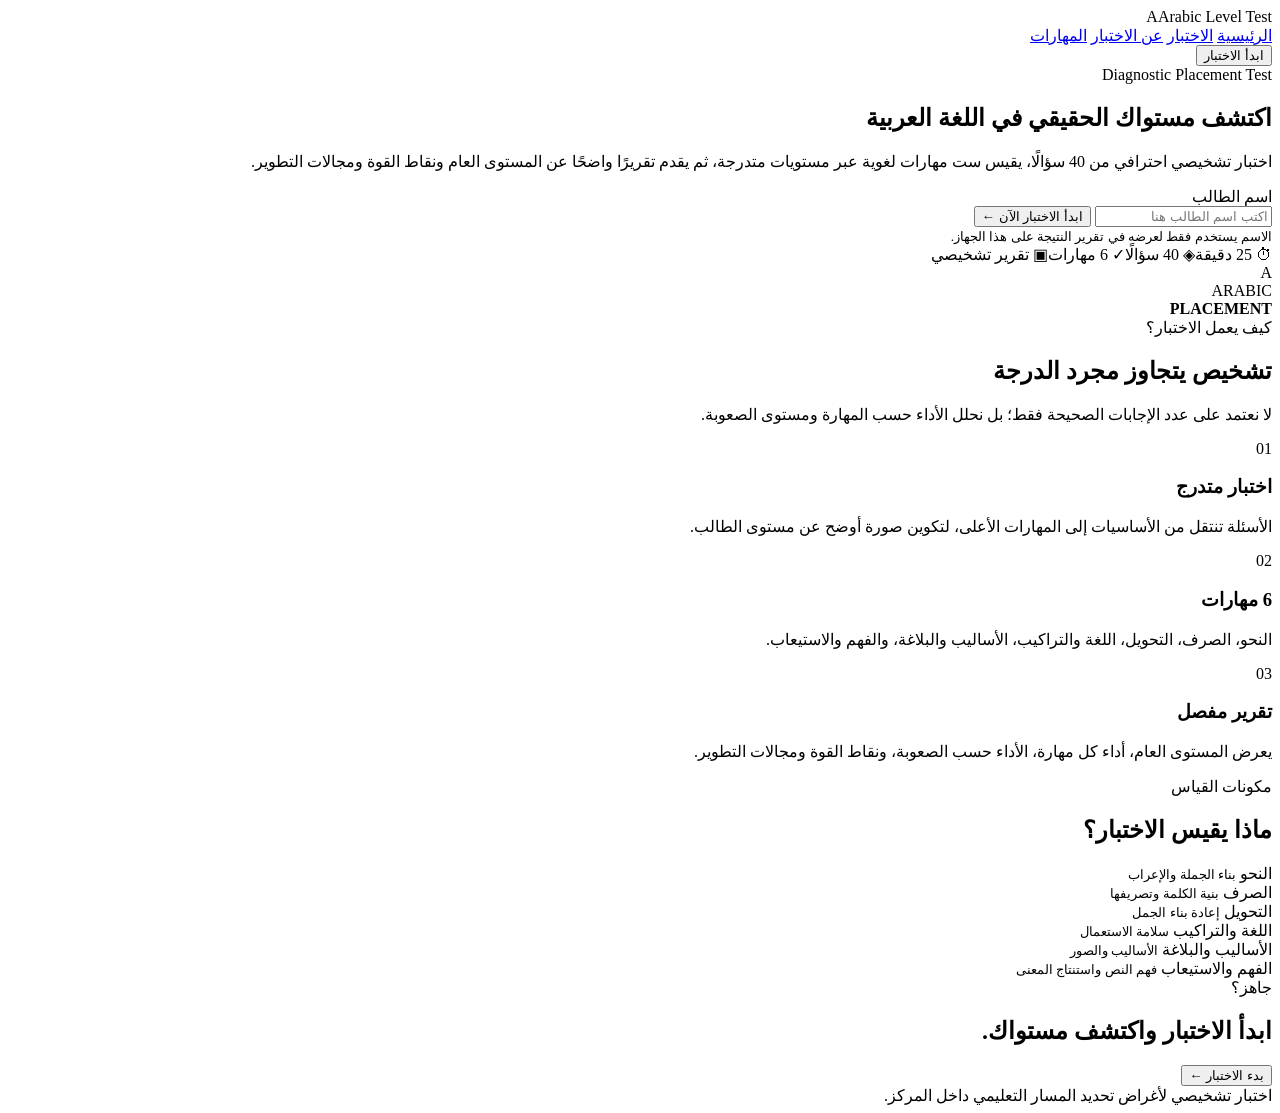
==== index.html @ 320c5ced "test_ar arabic_test_for_all_levels" ====
<!doctype html>
<html lang="ar" dir="rtl">
<head>
<meta charset="utf-8">
<meta name="viewport" content="width=device-width,initial-scale=1">
<title>اختبار تحديد المستوى | اللغة العربية</title>
<link rel="stylesheet" href="css/style.css">
</head>
<body>
<header class="topbar">
  <div class="brand"><span class="logo">A</span><span>Arabic Level Test</span></div>
  <nav class="nav">
    <a class="active" href="index.html">الرئيسية</a>
    <a href="test.html">الاختبار</a>
    <a href="#about">عن الاختبار</a>
    <a href="#skills">المهارات</a>
  </nav>
  <button class="top-btn" onclick="startTest()">ابدأ الاختبار</button>
</header>

<main class="page">
<section class="hero">
  <div class="hero-copy">
    <span class="level-chip">Diagnostic Placement Test</span>
    <h1>اكتشف مستواك الحقيقي في اللغة العربية</h1>
    <p>اختبار تشخيصي احترافي من 40 سؤالًا، يقيس ست مهارات لغوية عبر مستويات متدرجة، ثم يقدم تقريرًا واضحًا عن المستوى العام ونقاط القوة ومجالات التطوير.</p>

    <div class="start-card">
      <label for="studentName">اسم الطالب</label>
      <div class="start-row">
        <input id="studentName" type="text" maxlength="80" placeholder="اكتب اسم الطالب هنا" autocomplete="name">
        <button class="btn primary" onclick="startTest()">ابدأ الاختبار الآن ←</button>
      </div>
      <small>الاسم يستخدم فقط لعرضه في تقرير النتيجة على هذا الجهاز.</small>
      <div id="nameError" class="form-error"></div>
    </div>

    <div class="hero-meta">
      <span>⏱ 25 دقيقة</span><span>◈ 40 سؤالًا</span><span>✓ 6 مهارات</span><span>▣ تقرير تشخيصي</span>
    </div>
  </div>
  <div class="hero-art" aria-hidden="true">
    <div class="art-glow"></div>
    <div class="a-mark">A</div>
    <div class="art-label">ARABIC<br><b>PLACEMENT</b></div>
  </div>
</section>

<section class="section" id="about">
  <div class="section-heading"><span class="eyebrow">كيف يعمل الاختبار؟</span><h2>تشخيص يتجاوز مجرد الدرجة</h2><p>لا نعتمد على عدد الإجابات الصحيحة فقط؛ بل نحلل الأداء حسب المهارة ومستوى الصعوبة.</p></div>
  <div class="feature-grid">
    <article class="feature"><div class="icon-box">01</div><h3>اختبار متدرج</h3><p>الأسئلة تنتقل من الأساسيات إلى المهارات الأعلى، لتكوين صورة أوضح عن مستوى الطالب.</p></article>
    <article class="feature"><div class="icon-box">02</div><h3>6 مهارات</h3><p>النحو، الصرف، التحويل، اللغة والتراكيب، الأساليب والبلاغة، والفهم والاستيعاب.</p></article>
    <article class="feature"><div class="icon-box">03</div><h3>تقرير مفصل</h3><p>يعرض المستوى العام، أداء كل مهارة، الأداء حسب الصعوبة، ونقاط القوة ومجالات التطوير.</p></article>
  </div>
</section>

<section class="section" id="skills">
  <div class="section-heading"><span class="eyebrow">مكونات القياس</span><h2>ماذا يقيس الاختبار؟</h2></div>
  <div class="skill-cards">
    <div>النحو <small>بناء الجملة والإعراب</small></div>
    <div>الصرف <small>بنية الكلمة وتصريفها</small></div>
    <div>التحويل <small>إعادة بناء الجمل</small></div>
    <div>اللغة والتراكيب <small>سلامة الاستعمال</small></div>
    <div>الأساليب والبلاغة <small>الأساليب والصور</small></div>
    <div>الفهم والاستيعاب <small>فهم النص واستنتاج المعنى</small></div>
  </div>
</section>

<section class="cta-band">
  <div><span class="eyebrow">جاهز؟</span><h2>ابدأ الاختبار واكتشف مستواك.</h2></div>
  <button class="btn light" onclick="startTest()">بدء الاختبار ←</button>
</section>

<footer class="footer">اختبار تشخيصي لأغراض تحديد المسار التعليمي داخل المركز.</footer>
</main>
<script>
function startTest(){
  const input=document.getElementById('studentName');
  const error=document.getElementById('nameError');
  const name=(input?.value || '').trim();
  if(!name){ error.textContent='يرجى إدخال اسم الطالب قبل بدء الاختبار.'; input?.focus(); return; }
  localStorage.setItem('arabicTestStudent', name);
  localStorage.removeItem('arabicTestAnswers');
  localStorage.removeItem('arabicTestStartedAt');
  location.href='test.html';
}
const saved=localStorage.getItem('arabicTestStudent');
if(saved) document.addEventListener('DOMContentLoaded',()=>{document.getElementById('studentName').value=saved;});
</script>
</body>
</html>
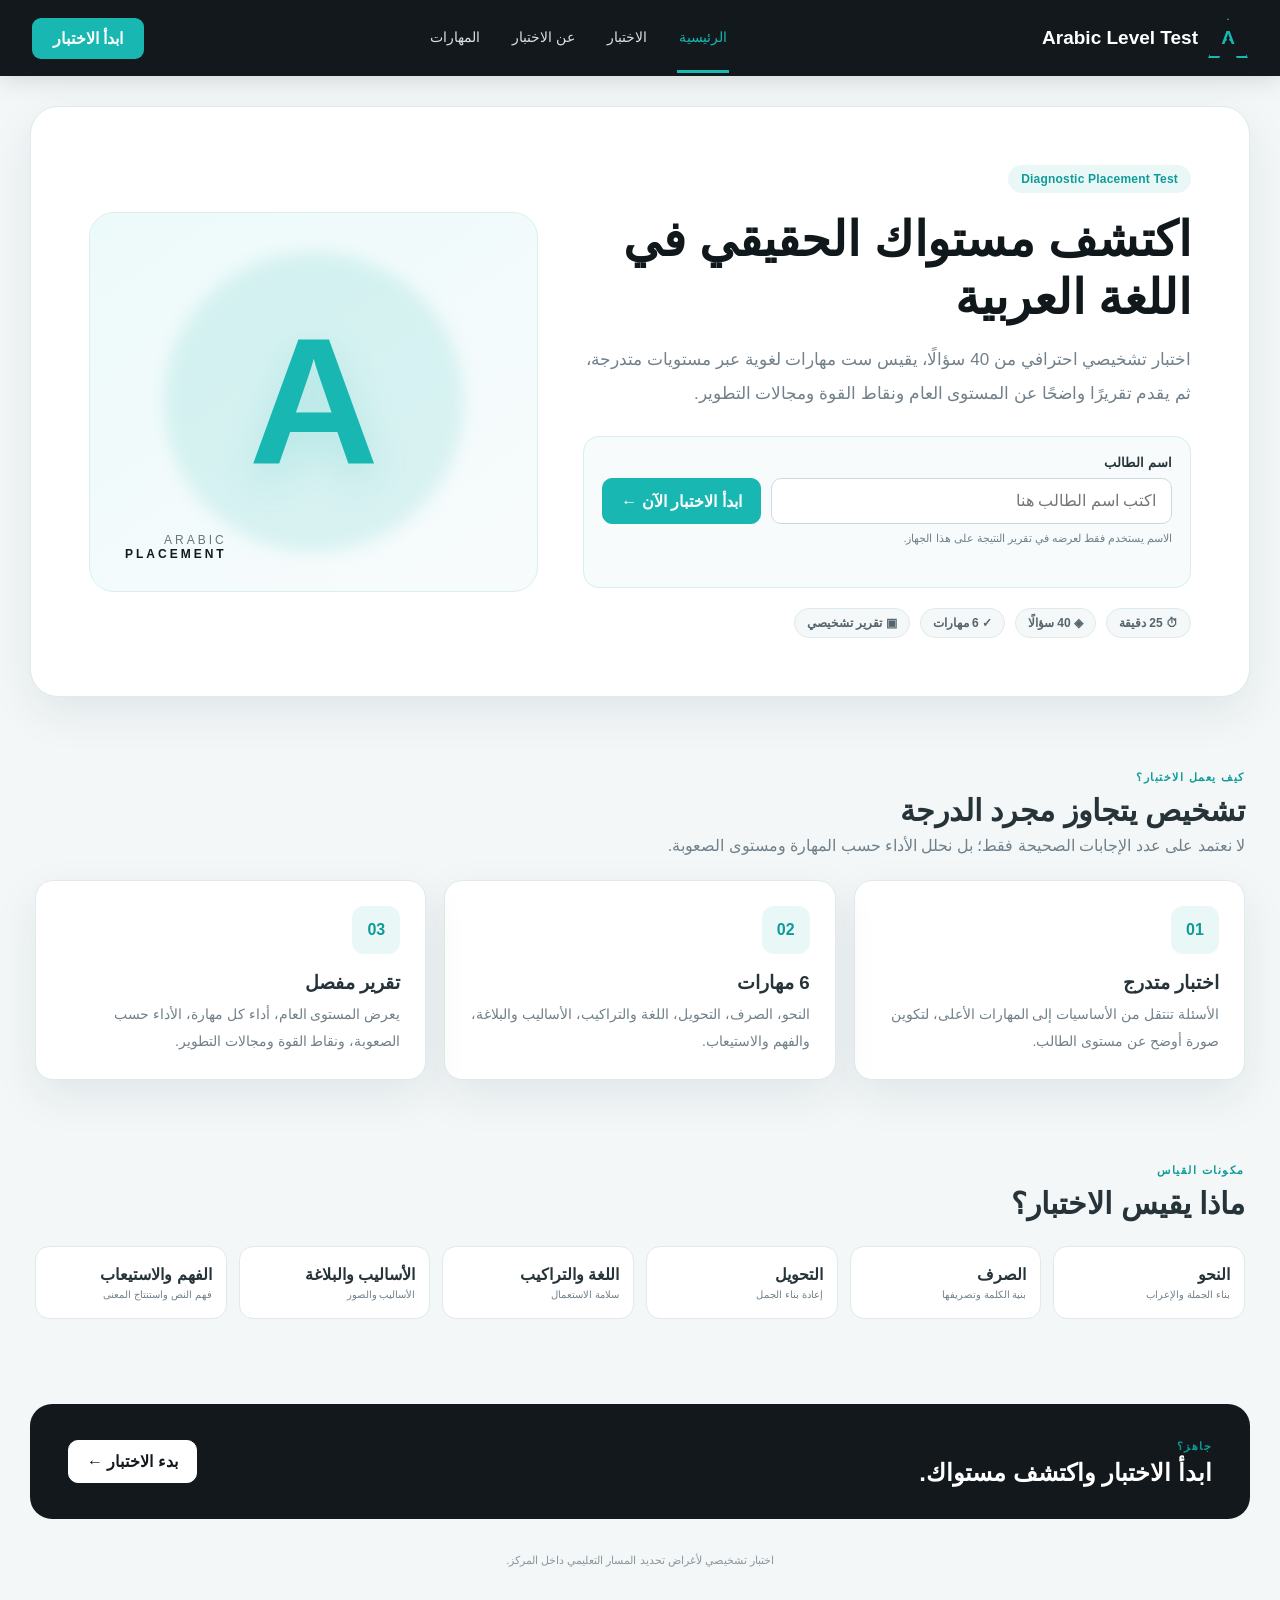
==== commit 455f20d3: "Update index.html" ====
--- a/index.html
+++ b/index.html
@@ -4,7 +4,7 @@
 <meta charset="utf-8">
 <meta name="viewport" content="width=device-width,initial-scale=1">
 <title>اختبار تحديد المستوى | اللغة العربية</title>
-<link rel="stylesheet" href="css/style.css">
+<link rel="stylesheet" href="style.css">
 </head>
 <body>
 <header class="topbar">
@@ -89,4 +89,4 @@
 if(saved) document.addEventListener('DOMContentLoaded',()=>{document.getElementById('studentName').value=saved;});
 </script>
 </body>
-</html>+</html>
--- a/style.css
+++ b/style.css
@@ -0,0 +1,30 @@
+@import url("https://fonts.googleapis.com/css2?family=Cairo:wght@400;500;600;700;800&display=swap");
+:root{
+ --teal:#18b7b2;--teal-dark:#0f9b97;--ink:#12181b;--text:#26343a;--muted:#71808a;
+ --line:#e0e9eb;--bg:#f3f7f8;--white:#fff;--soft:#e9f8f7;--success:#1aa876;
+ --warning:#c98a00;--danger:#e04a50;--shadow:0 16px 45px rgba(18,40,49,.08);--radius:20px
+}
+*{box-sizing:border-box}html{scroll-behavior:smooth}body{margin:0;background:var(--bg);color:var(--text);font-family:"Cairo","Segoe UI",Tahoma,Arial,sans-serif}
+button,input{font:inherit}button{cursor:pointer}.topbar{height:76px;background:var(--ink);color:#fff;display:flex;align-items:center;padding:0 32px;gap:25px;position:sticky;top:0;z-index:50;box-shadow:0 5px 25px rgba(0,0,0,.12)}
+.brand{display:flex;align-items:center;gap:10px;font-weight:800;font-size:19px;min-width:235px}.logo{width:40px;height:40px;display:grid;place-items:center;border:2px solid var(--teal);color:var(--teal);font-weight:900;clip-path:polygon(50% 0,100% 100%,72% 100%,50% 47%,28% 100%,0 100%)}
+.nav{display:flex;gap:28px;align-items:center;margin:auto;font-size:14px}.nav a{color:#d7e0e3;text-decoration:none;padding:25px 2px;border-bottom:3px solid transparent}.nav a:hover,.nav a.active{color:var(--teal);border-bottom-color:var(--teal)}
+.top-btn{border:0;background:var(--teal);color:#fff;padding:11px 21px;border-radius:9px;font-weight:800}.danger-btn{background:#242e32}.danger-btn:hover{background:#333f44}
+.page{max-width:1480px;margin:0 auto;padding:30px}.hero{background:#fff;border:1px solid var(--line);border-radius:28px;box-shadow:var(--shadow);padding:58px;display:grid;grid-template-columns:1.15fr .85fr;gap:45px;align-items:center;overflow:hidden}
+.level-chip{display:inline-flex;align-items:center;background:var(--soft);color:var(--teal-dark);padding:7px 13px;border-radius:999px;font-size:12px;font-weight:800;letter-spacing:.2px}.hero h1{font-size:48px;line-height:1.2;margin:18px 0 15px;color:#11181b}.hero p{font-size:17px;line-height:2;color:var(--muted);max-width:720px}
+.start-card{margin-top:25px;background:#f7fbfb;border:1px solid #d9eeee;padding:18px;border-radius:16px;max-width:760px}.start-card label{display:block;font-size:13px;font-weight:800;margin-bottom:8px}.start-row{display:flex;gap:10px}.start-card input{flex:1;border:1px solid #ccdadd;background:#fff;border-radius:10px;padding:13px 15px;outline:none}.start-card input:focus{border-color:var(--teal);box-shadow:0 0 0 4px rgba(24,183,178,.1)}.start-card small{display:block;color:var(--muted);margin-top:8px;font-size:11px}.form-error{color:var(--danger);font-size:12px;margin-top:6px;min-height:18px}
+.btn{border:1px solid var(--line);background:#fff;color:var(--text);padding:11px 18px;border-radius:10px;font-weight:800;transition:.2s}.btn:hover{transform:translateY(-1px);box-shadow:0 6px 15px rgba(20,40,50,.07)}.btn.primary{background:var(--teal);border-color:var(--teal);color:#fff}.btn.primary:hover{background:var(--teal-dark)}.btn.light{background:#fff;color:var(--ink);border-color:#fff}.small-btn{padding:7px 12px;font-size:12px}
+.hero-meta{display:flex;flex-wrap:wrap;gap:10px;margin-top:20px}.hero-meta span{background:#f4f8f9;border:1px solid var(--line);border-radius:999px;padding:7px 12px;font-size:12px;font-weight:700;color:#55656d}
+.hero-art{min-height:380px;border-radius:25px;background:linear-gradient(145deg,#edfafa,#f8fbfc);border:1px solid #dbeeee;display:grid;place-items:center;position:relative;overflow:hidden}.art-glow{position:absolute;width:300px;height:300px;background:rgba(24,183,178,.13);border-radius:50%;filter:blur(8px)}.a-mark{font-size:180px;font-weight:900;color:var(--teal);line-height:1;position:relative;text-shadow:0 15px 40px rgba(24,183,178,.2)}.art-label{position:absolute;bottom:30px;left:35px;font-size:12px;letter-spacing:3px;color:#68777e}.art-label b{color:var(--ink)}
+.section{padding:70px 5px 10px}.section-heading{margin-bottom:25px}.eyebrow,.report-kicker{color:var(--teal-dark);font-size:11px;font-weight:900;letter-spacing:1.5px;text-transform:uppercase}.section-heading h2{font-size:30px;margin:8px 0}.section-heading p{color:var(--muted);margin:0}
+.feature-grid{display:grid;grid-template-columns:repeat(3,1fr);gap:18px}.feature{background:#fff;border:1px solid var(--line);padding:25px;border-radius:18px;box-shadow:var(--shadow)}.icon-box{width:48px;height:48px;display:grid;place-items:center;border-radius:12px;background:var(--soft);color:var(--teal-dark);font-weight:900}.feature h3{margin:18px 0 7px}.feature p{margin:0;color:var(--muted);line-height:1.9;font-size:14px}
+.skill-cards{display:grid;grid-template-columns:repeat(6,1fr);gap:12px}.skill-cards div{background:#fff;border:1px solid var(--line);padding:18px 14px;border-radius:14px;font-weight:800}.skill-cards small{display:block;color:var(--muted);font-size:10px;margin-top:5px;font-weight:500}
+.cta-band{margin-top:75px;background:var(--ink);color:#fff;border-radius:22px;padding:32px 38px;display:flex;align-items:center;justify-content:space-between}.cta-band h2{margin:5px 0 0}.footer{text-align:center;color:#8a979c;font-size:11px;padding:35px 0 10px}
+.panel,.question-card,.result-card{background:#fff;border:1px solid var(--line);border-radius:var(--radius);box-shadow:var(--shadow)}
+.quiz-page-wrap{padding-top:25px}.quiz-layout{display:grid;grid-template-columns:250px minmax(0,1fr) 255px;gap:18px;align-items:start}.sidebar,.navigator{padding:22px}.sidebar{position:sticky;top:94px}.sidebar-title{display:flex;align-items:center;gap:10px}.sidebar-title .logo{width:35px;height:35px;font-size:14px}.sidebar-title b{display:block;font-size:14px}.sidebar-title small{display:block;color:var(--muted);font-size:11px}.brand-desc{font-size:12px;color:var(--muted);line-height:1.8;margin:15px 0 20px}.ring{--progress:0deg;width:125px;height:125px;margin:10px auto 5px;border-radius:50%;display:grid;place-items:center;background:conic-gradient(var(--teal) var(--progress),#e9eff0 0);position:relative}.ring:after{content:"";position:absolute;inset:10px;background:#fff;border-radius:50%}.ring-text{position:relative;z-index:1;font-weight:900;font-size:14px}.small-label{text-align:center;color:var(--muted);font-size:11px;margin-bottom:8px}.progress-line{height:7px;background:#eaf0f1;border-radius:99px;overflow:hidden}.progress-line span{display:block;height:100%;background:var(--teal);border-radius:99px;transition:.25s}.stat{display:flex;justify-content:space-between;padding:12px 0;border-bottom:1px solid #edf1f2;font-size:12px}.stat strong{color:var(--ink)}.stat strong.urgent,#timer.urgent{color:var(--danger)}.note{margin-top:18px;padding:13px;border-radius:13px;background:#f4f9fa;color:#66767d;font-size:11px;line-height:1.8}.note strong{color:var(--ink)}.centered{text-align:center}.exit{display:block;color:#68777e;text-decoration:none;text-align:center;font-size:12px;margin-top:20px}.exit:hover{color:var(--danger)}
+.top-student{margin-right:auto;display:flex;gap:7px;align-items:center;font-size:12px;color:#aebbc0}.top-student strong{color:#fff}.quiz-head{display:flex;justify-content:space-between;align-items:center;margin-bottom:13px}.quiz-head>div{display:flex;align-items:center;gap:14px}.quiz-head strong{font-size:13px}.question-type{font-size:11px;color:var(--muted)}.main-progress-card{padding:0;overflow:hidden;margin-bottom:14px}.main-progress-card .progress-line{height:6px;border-radius:0}.question-card{padding:25px;min-height:610px}.question-meta{display:flex;justify-content:space-between;align-items:center;color:var(--muted);font-size:12px;border-bottom:1px solid #edf1f2;padding-bottom:15px}.question-text{font-size:24px;line-height:2;margin:35px 8px 28px;color:#172126;font-weight:700}.options{display:grid;gap:12px}.option{width:100%;display:flex;align-items:center;gap:13px;text-align:right;border:1px solid #dce6e8;background:#fff;border-radius:14px;padding:15px 17px;color:#334249;transition:.18s}.option:hover{border-color:#9edbd8;background:#f8fdfd}.option.selected{border-color:var(--teal);background:#eefafa;box-shadow:0 0 0 2px rgba(24,183,178,.08)}.radio{width:28px;height:28px;border:1px solid #ccd8da;border-radius:50%;display:grid;place-items:center;flex:none;font-size:12px;color:#fff}.selected .radio{background:var(--teal);border-color:var(--teal)}.question-actions{display:flex;justify-content:space-between;margin-top:30px;padding-top:20px;border-top:1px solid #edf1f2}.navigator h3{margin:0}.navigator-head{display:flex;justify-content:space-between;align-items:center;margin-bottom:15px}.navigator-head span{font-size:11px;color:var(--teal-dark);font-weight:800}.q-grid{display:grid;grid-template-columns:repeat(5,1fr);gap:7px}.q-num{height:37px;border:1px solid #dce5e7;background:#fff;border-radius:8px;color:#63737a;font-weight:700;font-size:11px}.q-num.answered{background:var(--teal);color:#fff;border-color:var(--teal)}.q-num.current{outline:3px solid rgba(24,183,178,.18)}.q-num.marked{box-shadow:inset 0 -3px 0 var(--danger)}.legend{font-size:10px;color:var(--muted);display:grid;gap:7px;margin-top:18px}.legend div{display:flex;align-items:center;gap:7px}.legend i{width:10px;height:10px;border-radius:3px;background:#fff;border:1px solid #ccd8da}.legend i.teal{background:var(--teal);border-color:var(--teal)}.legend i.red{background:#fff;border-color:#eaa0a3;box-shadow:inset 0 -3px 0 var(--danger)}
+.modal-backdrop{position:fixed;inset:0;background:rgba(9,18,22,.55);z-index:100;display:grid;place-items:center;padding:20px}.modal-backdrop[hidden]{display:none}.modal{background:#fff;width:min(480px,100%);border-radius:22px;padding:30px;text-align:center;box-shadow:0 25px 70px rgba(0,0,0,.2)}.modal-icon{width:54px;height:54px;margin:auto;display:grid;place-items:center;border-radius:50%;background:var(--soft);color:var(--teal-dark);font-weight:900}.modal h2{margin:15px 0 7px}.modal p{color:var(--muted);line-height:1.9}.modal-actions{display:flex;gap:10px;justify-content:center;margin-top:22px}
+.result-page{padding-top:30px}.result-hero{background:var(--ink);color:#fff;border-radius:26px;padding:40px 48px;display:flex;align-items:center;justify-content:space-between;gap:30px;overflow:hidden;position:relative}.result-hero h1{font-size:38px;margin:10px 0 3px}.result-hero h2{font-size:17px;color:#c8d2d5;margin:0 0 10px}.result-hero p{color:#b8c5c9;line-height:1.9;max-width:700px;margin:8px 0}.result-hero .level-chip{background:rgba(24,183,178,.15);color:#51d5d0}.score-circle{--score:0deg;width:170px;height:170px;border-radius:50%;display:grid;place-items:center;background:conic-gradient(var(--teal) var(--score),#2c383d 0);flex:none;position:relative}.score-circle:after{content:"";position:absolute;inset:10px;border-radius:50%;background:var(--ink)}.score-number{position:relative;z-index:1;font-size:40px;font-weight:900;display:flex;align-items:center;gap:3px}.score-number small{font-size:11px;color:#aebcc0;font-weight:600;line-height:1.3;text-align:center}.report-date{color:#87969b;font-size:10px;margin-top:8px}.summary-strip{display:grid;grid-template-columns:repeat(4,1fr);gap:12px;margin:15px 0}.summary-strip>div{background:#fff;border:1px solid var(--line);border-radius:14px;padding:16px}.summary-strip small{display:block;color:var(--muted);font-size:11px}.summary-strip strong{display:block;font-size:19px;margin-top:4px}.dashboard-grid{display:grid;grid-template-columns:1fr 1fr;gap:15px}.result-card{padding:25px}.result-card.wide{grid-column:1/-1}.card-heading{display:flex;justify-content:space-between;align-items:start;margin-bottom:20px}.card-heading h2{margin:5px 0 0;font-size:20px}.muted{color:var(--muted);font-size:11px}.skill-row{margin:18px 0}.skill-top{display:flex;justify-content:space-between;align-items:end;font-size:12px;margin-bottom:7px}.skill-top span{display:flex;gap:10px;align-items:baseline}.skill-top small{color:var(--muted);font-size:10px}.bar{height:9px;background:#edf2f3;border-radius:99px;overflow:hidden}.bar span{display:block;height:100%;background:var(--teal);border-radius:99px}.level-row{padding:12px 0;border-bottom:1px solid #edf1f2}.level-row>div:first-child{display:flex;justify-content:space-between;font-size:12px;font-weight:800}.level-row small{display:block;color:var(--muted);font-size:10px;margin:3px 0 6px}.pill-list{display:flex;flex-wrap:wrap;gap:8px}.pill{display:inline-flex;align-items:center;background:#eaf8f3;color:#137a5b;padding:8px 11px;border-radius:999px;font-size:11px;font-weight:800}.warning-pill{background:#fff7df;color:#9a6b00}.subheading{font-weight:800;font-size:13px;margin:28px 0 12px}.course-badge{background:var(--soft);color:var(--teal-dark);padding:7px 11px;border-radius:999px;font-size:10px;font-weight:800}.recommend p{color:#4e6068;line-height:2;margin-top:0}.recommendation-list{display:grid;grid-template-columns:repeat(3,1fr);gap:10px;margin-top:18px}.recommendation-list div{border:1px solid var(--line);background:#f8fafb;padding:13px;border-radius:12px}.recommendation-list b{display:block;font-size:11px}.recommendation-list span{display:block;color:var(--muted);font-size:10px;line-height:1.7;margin-top:3px}.report-note{background:#f8fbfb;border:1px solid var(--line);border-radius:14px;padding:14px;color:#68777e;font-size:11px;line-height:1.8;margin-top:15px}.print-actions{display:flex;gap:10px;justify-content:center;margin:22px 0}.no-print{}
+@media(max-width:1100px){.quiz-layout{grid-template-columns:220px minmax(0,1fr)}.navigator{grid-column:1/-1;position:static}.q-grid{grid-template-columns:repeat(10,1fr)}.skill-cards{grid-template-columns:repeat(3,1fr)}}
+@media(max-width:800px){.topbar{padding:0 15px;height:68px}.nav{display:none}.brand{min-width:auto;font-size:15px}.top-student{display:none}.page{padding:18px}.hero{grid-template-columns:1fr;padding:30px 22px}.hero h1{font-size:35px}.hero-art{min-height:240px}.start-row{flex-direction:column}.feature-grid,.dashboard-grid{grid-template-columns:1fr}.skill-cards{grid-template-columns:repeat(2,1fr)}.quiz-layout{grid-template-columns:1fr}.sidebar{position:static}.navigator{grid-column:auto}.q-grid{grid-template-columns:repeat(8,1fr)}.question-card{min-height:auto}.question-text{font-size:20px}.result-hero{padding:28px;flex-direction:column;align-items:flex-start}.summary-strip{grid-template-columns:repeat(2,1fr)}.recommendation-list{grid-template-columns:1fr}.score-circle{width:145px;height:145px}.cta-band{padding:25px;flex-direction:column;align-items:flex-start;gap:15px}}
+@media(max-width:500px){.top-btn{padding:9px 12px;font-size:11px}.hero h1{font-size:29px}.hero p{font-size:14px}.skill-cards{grid-template-columns:1fr}.q-grid{grid-template-columns:repeat(5,1fr)}.question-actions{gap:8px}.question-actions .btn{flex:1;padding:10px 8px;font-size:11px}.summary-strip{grid-template-columns:1fr 1fr}.result-hero h1{font-size:28px}}
+@media print{body{background:#fff}.no-print,.topbar,.print-actions{display:none!important}.page{max-width:none;padding:0}.result-hero{border-radius:0;box-shadow:none}.result-card,.summary-strip>div{box-shadow:none}.dashboard-grid{gap:10px}.result-card{break-inside:avoid}.footer{padding-bottom:0}}
